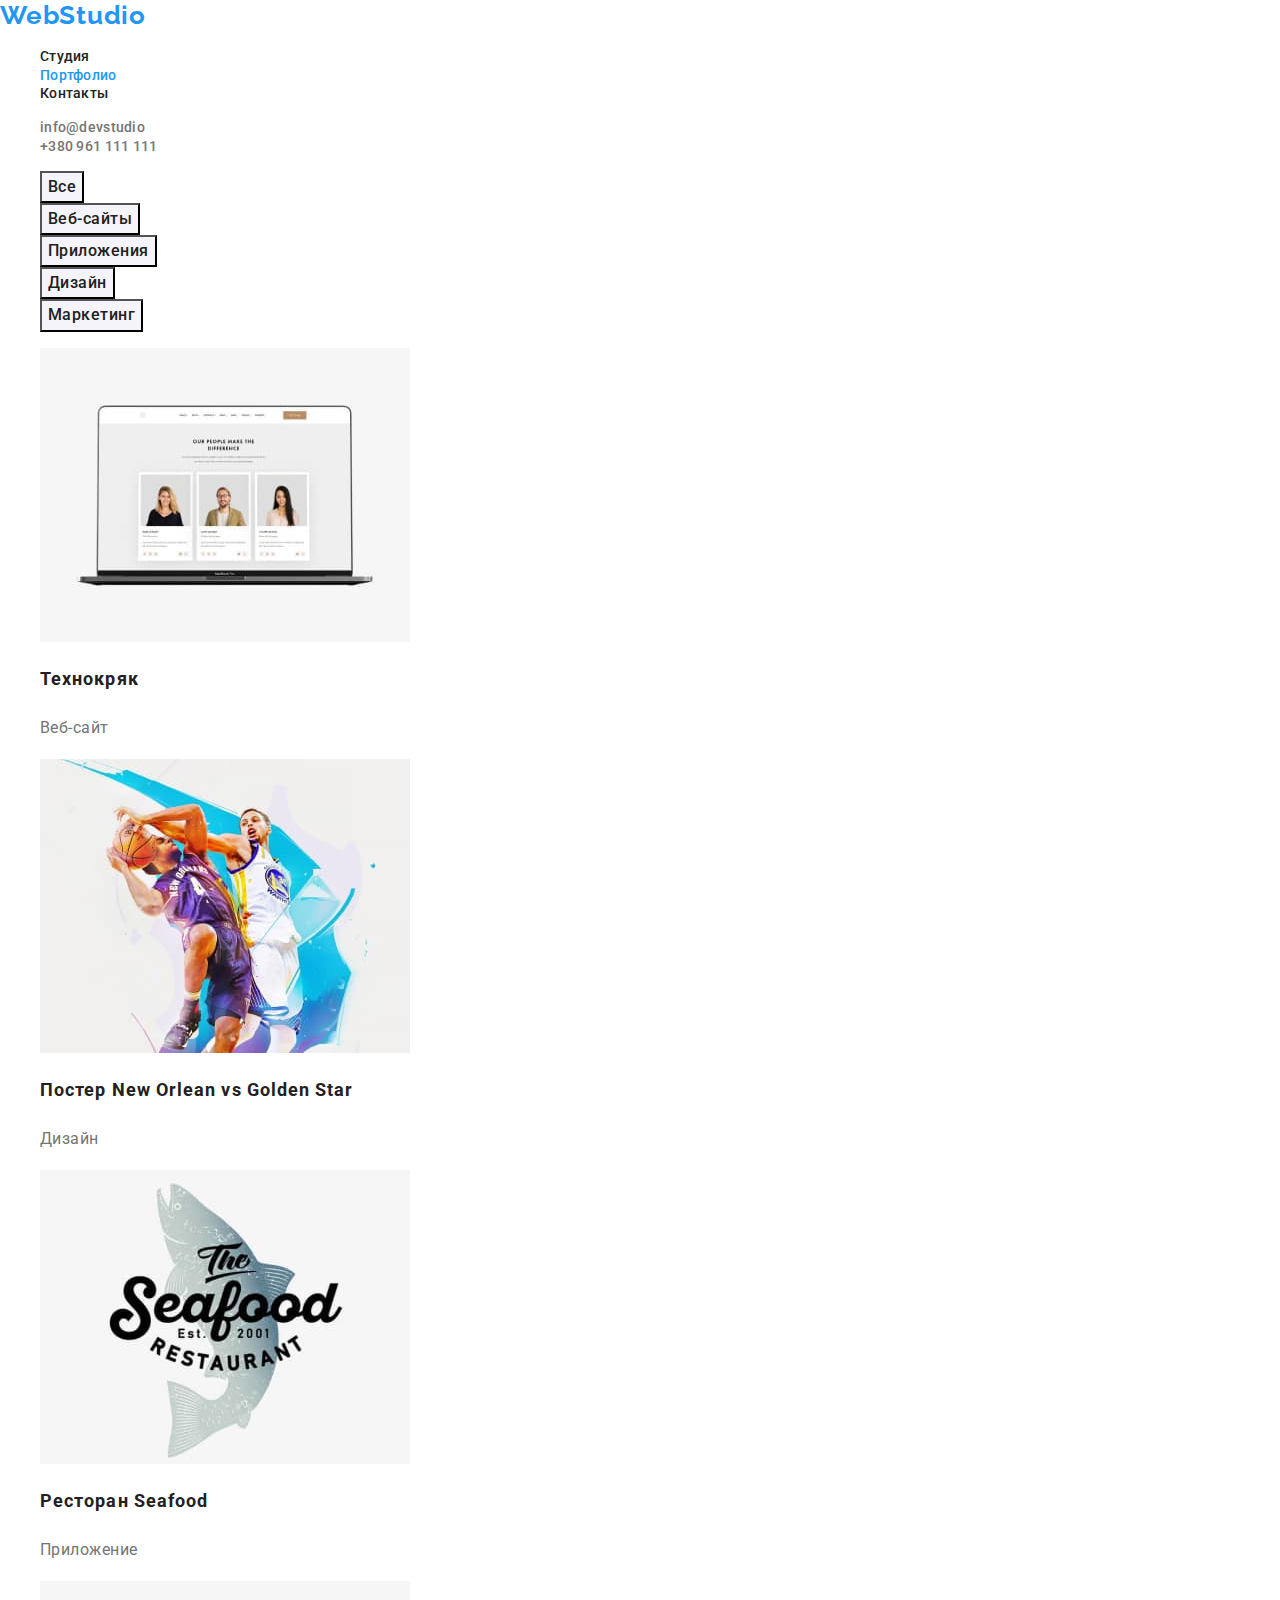
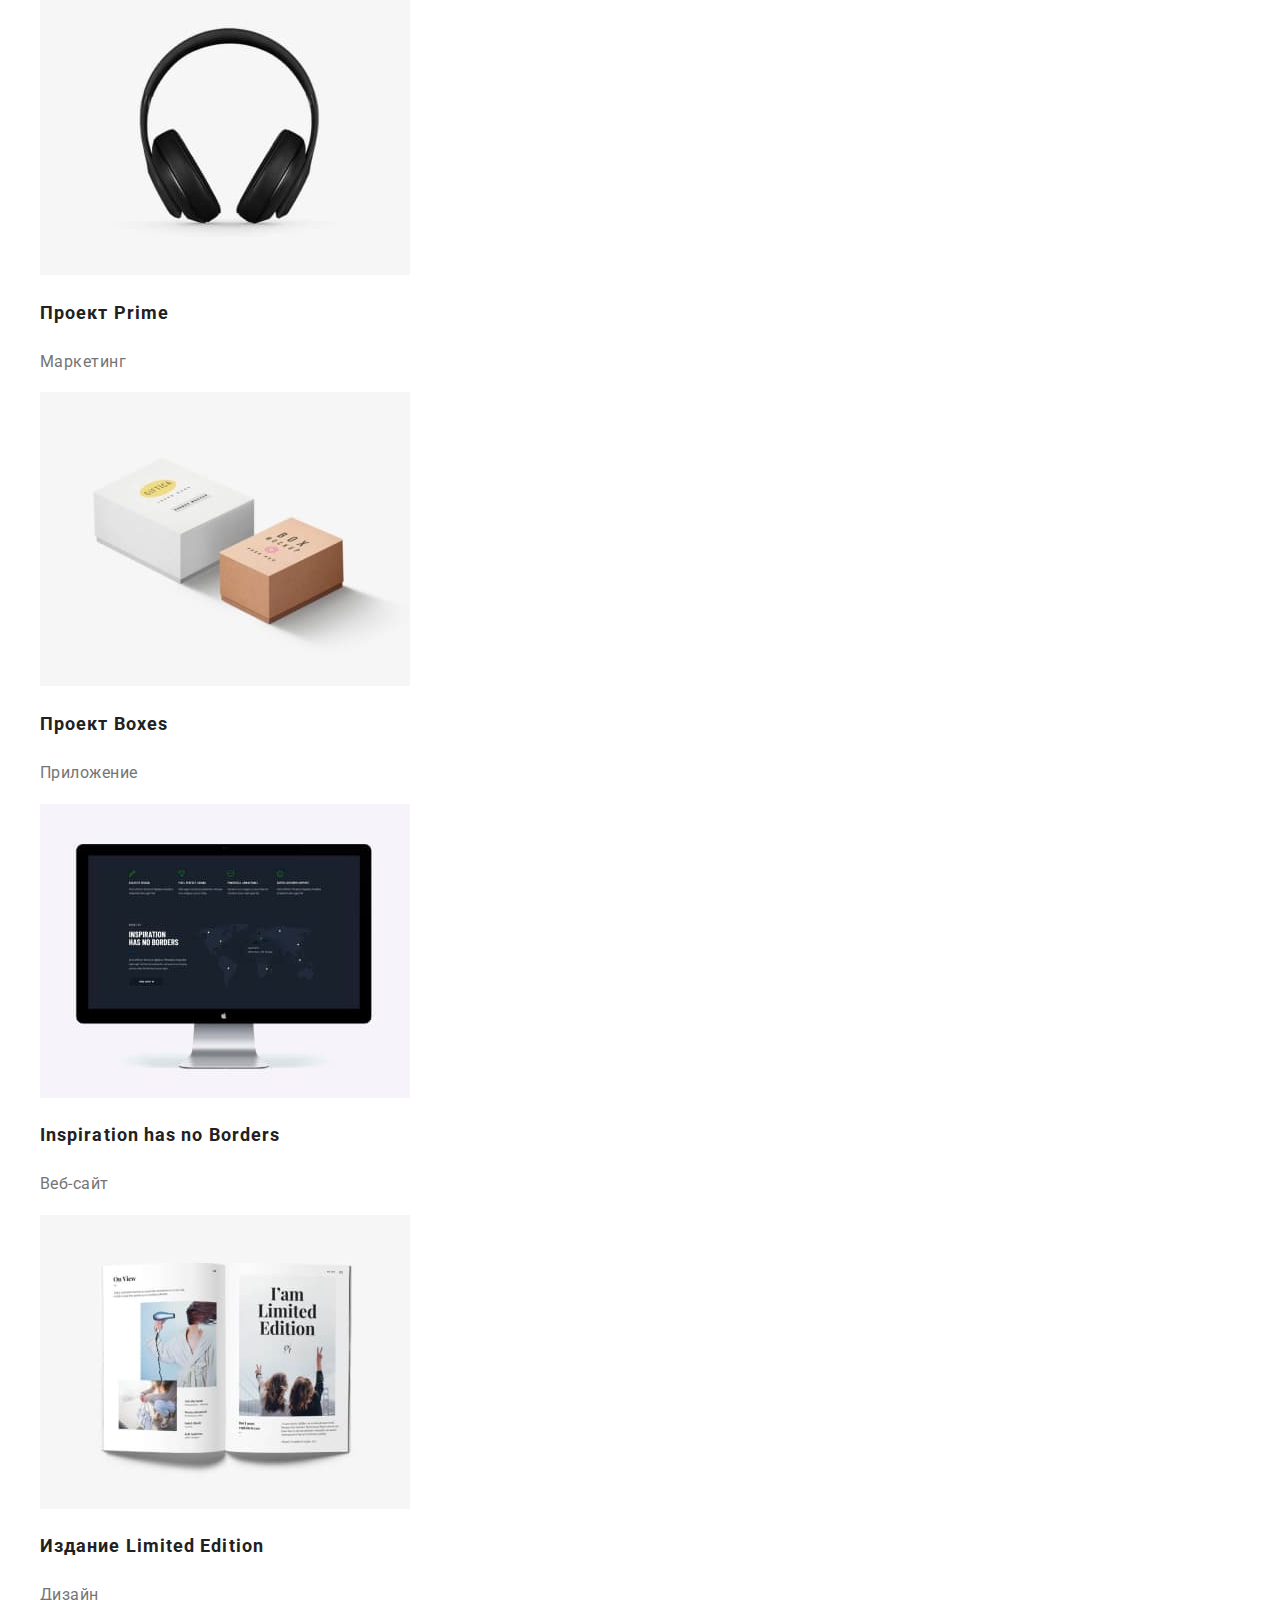
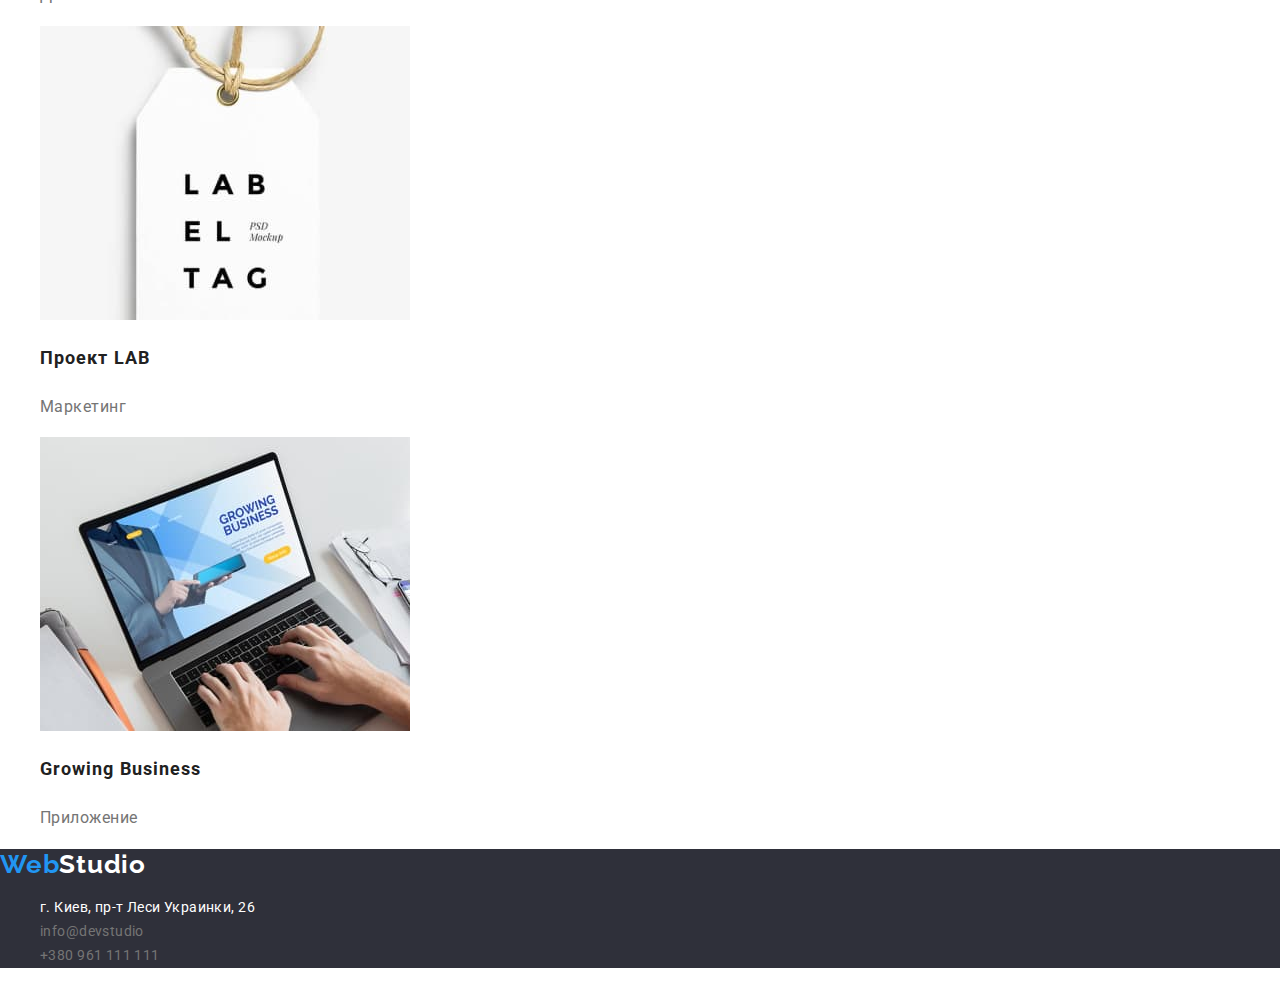
==== portfolio.html @ 89f629e6 "Скопировал файлы с ДЗ 2" ====
<!DOCTYPE html>
<html lang="en">
  <head>
    <meta charset="UTF-8" />
    <meta http-equiv="X-UA-Compatible" content="IE=edge" />
    <meta name="viewport" content="width=device-width, initial-scale=1.0" />
    <title>Портфолио</title>
    <link
      rel="stylesheet"
      href="https://cdnjs.cloudflare.com/ajax/libs/modern-normalize/1.1.0/modern-normalize.css"
      integrity="sha512-Y0MM+V6ymRKN2zStTqzQ227DWhhp4Mzdo6gnlRnuaNCbc+YN/ZH0sBCLTM4M0oSy9c9VKiCvd4Jk44aCLrNS5Q=="
      crossorigin="anonymous"
      referrerpolicy="no-referrer"
    />
    <link rel="preconnect" href="https://fonts.googleapis.com" />
    <link rel="preconnect" href="https://fonts.gstatic.com" crossorigin />
    <link
      href="https://fonts.googleapis.com/css2?family=Raleway:wght@700&family=Roboto:wght@400;500;700;900&display=swap"
      rel="stylesheet"
    />
    <link rel="stylesheet" href="./css/styles.css" />
  </head>
  <body>
    <!-- Шапка сайта -->
    <header class="header">
      <!-- Логотип сайта -->
      <a href="" class="logo"><span class="logo-accent">Web</span>Studio</a>
      <!-- Навигация, телефон, нотакты -->
      <!-- Основной блок навигации -->
      <nav>
        <ul class="list">
          <li><a href="./index.html" class="link">Студия</a></li>
          <li><a href="" class="link current">Портфолио</a></li>
          <li><a href="" class="link">Контакты</a></li>
        </ul>
      </nav>
      <!-- Телефон и e-mail -->
      <ul class="list">
        <li><a href="mailto:info@devstudio.com" class="link mail-tel-color">info@devstudio</a></li>
        <li><a href="tel:+380961111111" class="link mail-tel-color">+380 961 111 111</a></li>
      </ul>
    </header>

    <!-- Уникальный контент -->
    <main>
      <section class="exemples">
        <h1 class="visually-hidden">Примеры работ</h1>
        <ul class="list">
          <li><button type="button" class="exemples-button">Все</button></li>
          <li><button type="button" class="exemples-button">Веб-сайты</button></li>
          <li><button type="button" class="exemples-button">Приложения</button></li>
          <li><button type="button" class="exemples-button">Дизайн</button></li>
          <li><button type="button" class="exemples-button">Маркетинг</button></li>
        </ul>
        <ul class="galery list">
          <li>
            <img src="./images/tehnokriak.jpg" alt="laptop" width="370" />
            <h2 class="galery-title">Технокряк</h2>
            <p class="galery-text">Веб-сайт</p>
          </li>
          <li>
            <img
              src="./images/new-orlean-vs-golden-star.jpg"
              alt="Постер New Orlean vs Golden Star"
              width="370"
            />
            <h2 class="galery-title">Постер New Orlean vs Golden Star</h2>
            <p class="galery-text">Дизайн</p>
          </li>
          <li>
            <img src="./images/restorant-seafood.jpg" alt="Ресторан Seafood" width="370" />
            <h2 class="galery-title">Ресторан Seafood</h2>
            <p class="galery-text">Приложение</p>
          </li>
          <li>
            <img src="./images/prime.jpg" alt="Проект Prime" width="370" />
            <h2 class="galery-title">Проект Prime</h2>
            <p class="galery-text">Маркетинг</p>
          </li>
          <li>
            <img src="./images/boxes.jpg" alt="Проект Boxes" width="370" />
            <h2 class="galery-title">Проект Boxes</h2>
            <p class="galery-text">Приложение</p>
          </li>
          <li>
            <img
              src="./images/inspiration-has-no-borders.jpg"
              alt="Inspiration has no Borders"
              width="370"
            />
            <h2 class="galery-title">Inspiration has no Borders</h2>
            <p class="galery-text">Веб-сайт</p>
          </li>
          <li>
            <img src="./images/limited-edition.jpg" alt="Издание Limited Edition" width="370" />
            <h2 class="galery-title">Издание Limited Edition</h2>
            <p class="galery-text">Дизайн</p>
          </li>
          <li>
            <img src="./images/lab.jpg" alt="Проект LAB" width="370" />
            <h2 class="galery-title">Проект LAB</h2>
            <p class="galery-text">Маркетинг</p>
          </li>
          <li>
            <img src="./images/growing-business.jpg" alt="Growing Business" width="370" />
            <h2 class="galery-title">Growing Business</h2>
            <p class="galery-text">Приложение</p>
          </li>
        </ul>
      </section>
    </main>
    <!-- Футер -->
    <footer class="footer">
      <a href="" class="logo"
        ><span class="logo-accent">Web</span><span class="logo-accent-studio">Studio</span></a
      >
      <!-- Адрес -->
      <address>
        <ul class="list">
          <li>
            <a
              href="https://goo.gl/maps/mUnxRLxeDmvpBzua8"
              target="_blank"
              class="footer-link address"
              >г. Киев, пр-т Леси Украинки, 26</a
            >
          </li>
          <li><a href="mailto:info@devstudio.com" class="footer-link">info@devstudio</a></li>
          <li><a href="tel:+380961111111" class="footer-link">+380 961 111 111</a></li>
        </ul>
      </address>
    </footer>
  </body>
</html>
---- css/styles.css ----
/* 
font-family: 'Roboto', sans-serif; (Основной шрифт страницы)
font-style: normal; (Основной стиль шрифта страницы)
color: #757575; (Первый цвет шрифта)
color: #212121; (Второй цвет шрифта)
color: #2196F3; (Третий цвет шрифта)
background-color: #FFFFFF; (header)
background-color: #2F303A; (секция Заголовок страницы)
background-color: #E5E5E5; (секции Особенности компаниии, Чем мы занимаемся)
background-color: #F5F4FA; (секция Наша команда)
background: #2F303A; (Футер)
*/
/* Studio */
:root {
  --header-hero-color: #ffffff;
  --text-fifth-color: #ffffff;
  --footer-hero-bg-color: #2f303a;
  --text-first-color: #757575;
  --text-second-color: #212121;
  --text-third-color: #2196f3;
  --text-fourth-color: #f5f4fa;
}
body {
  font-family: 'Roboto', sans-serif;
  color: var(--text-first-color);
}
.header {
  background-color: var(--header-hero-color);
}
.logo {
  font-family: 'Raleway', sans-serif;
  font-weight: 700;
  font-size: 26px;
  line-height: 1.2;
  letter-spacing: 0.03em;
  text-decoration: none;
  color: var(--text-second-color);
}
.logo-accent {
  color: var(--text-third-color);
}
.link {
  text-decoration: none;
  font-weight: 500;
  font-size: 14px;
  line-height: 1.14;
  letter-spacing: 0.02em;
  color: var(--text-second-color);
}
.current {
  color: var(--text-third-color);
}
.link:hover,
.link:focus,
.footer-link:hover,
.footer-link:focus,
.logo:hover,
.logo:focus {
  color: var(--text-third-color);
}
.mail-tel-color {
  color: var(--text-first-color);
}
.hero {
  font-weight: 900;
  font-size: 44px;
  line-height: 1.36;
  text-align: center;
  letter-spacing: 0.06em;
  text-transform: uppercase;
  color: var(--header-hero-color);
  background-color: var(--footer-hero-bg-color);
}
.hero-button {
  font-weight: 700;
  font-size: 16px;
  line-height: 1.87;
  display: flex;
  align-items: center;
  text-align: center;
  letter-spacing: 0.06em;
  cursor: pointer;
  color: var(--header-hero-color);
  background-color: var(--text-third-color);
}
.advantages-title {
  font-weight: 700;
  font-size: 14px;
  line-height: 1.14;
  letter-spacing: 0.03em;
  text-transform: uppercase;
  color: var(--text-second-color);
}
.advantages-text,
.footer-link {
  font-size: 14px;
  line-height: 1.71;
  letter-spacing: 0.03em;
}
.section-title {
  font-weight: 700;
  font-size: 36px;
  line-height: 1.17;
  text-align: center;
  letter-spacing: 0.03em;
  color: var(--text-second-color);
}
.our-team {
  background-color: #f5f4fa;
}
.our-team-title,
.our-team-text,
.exemples-button {
  font-weight: 500;
  font-size: 16px;
  line-height: 1.19;
  text-align: center;
  letter-spacing: 0.03em;
  color: var(--text-second-color);
}
.our-team-text {
  font-weight: 400;
  color: var(--text-first-color);
}
.footer {
  background-color: var(--footer-hero-bg-color);
}
.footer-link {
  cursor: pointer;
  font-style: normal;
  text-decoration: none;
  color: var(--text-first-color);
}
.address {
  color: var(--text-fifth-color);
}
.logo-accent-studio {
  color: var(--text-fifth-color);
}
.visually-hidden {
  position: absolute;
  white-space: nowrap;
  width: 1px;
  height: 1px;
  overflow: hidden;
  border: 0;
  padding: 0;
  clip: rect(0 0 0 0);
  clip-path: inset(50%);
  margin: -1px;
}
.list {
  list-style: none;
}

/* Portfolio */

.exemples-button {
  font-family: inherit;
  font-style: normal;
  cursor: pointer;
  line-height: 1.63;
  background-color: var(--text-fourth-color);
}
.exemples-button:hover {
  color: var(--text-fourth-color);
  background-color: var(--text-third-color);
}
.galery-title {
  font-weight: 700;
  font-size: 18px;
  line-height: 2;
  letter-spacing: 0.06em;
  color: var(--text-second-color);
}
.galery-text {
  font-size: 16px;
  line-height: 1.87;
  letter-spacing: 0.03em;
  color: var(--text-first-color);
}
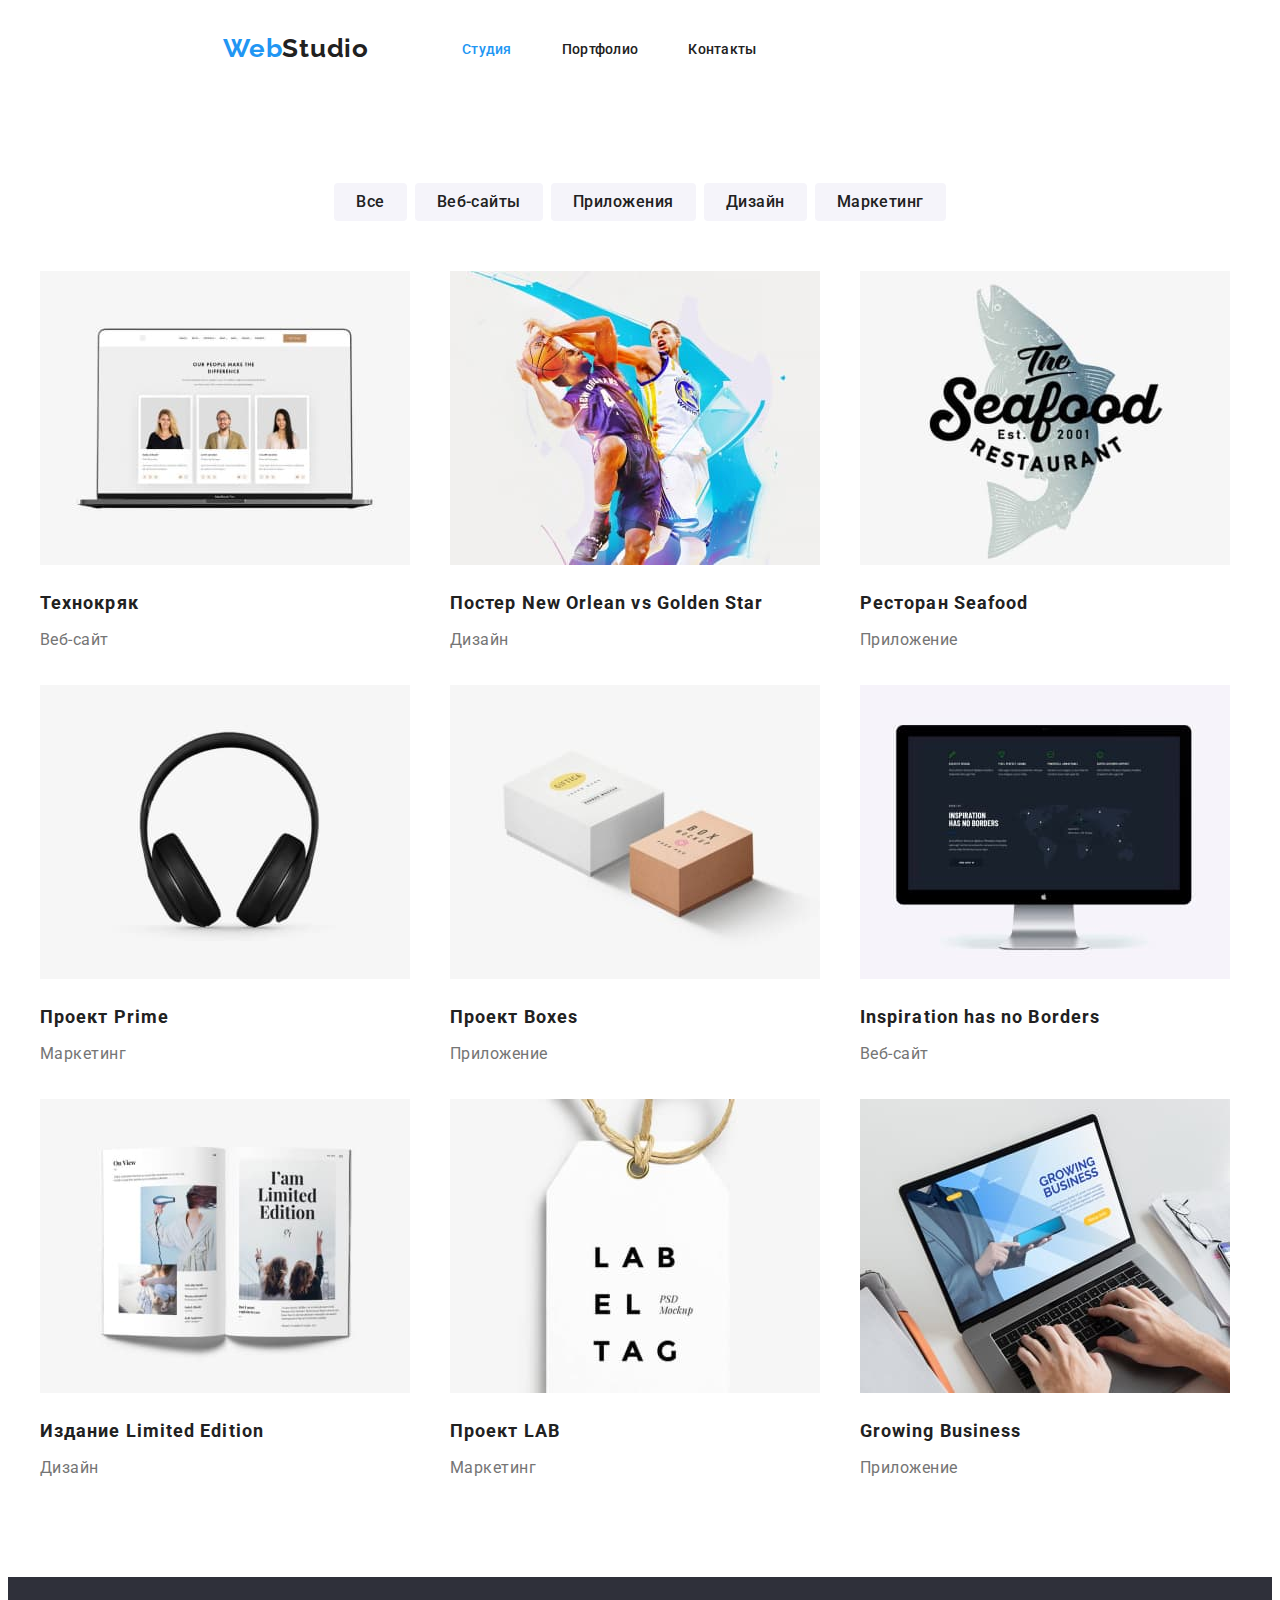
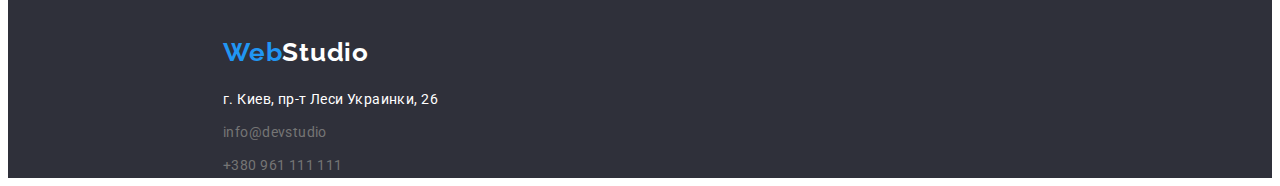
==== commit f8e10436: "Закончил" ====
--- a/portfolio.html
+++ b/portfolio.html
@@ -7,8 +7,8 @@
     <title>Портфолио</title>
     <link
       rel="stylesheet"
-      href="https://cdnjs.cloudflare.com/ajax/libs/modern-normalize/1.1.0/modern-normalize.css"
-      integrity="sha512-Y0MM+V6ymRKN2zStTqzQ227DWhhp4Mzdo6gnlRnuaNCbc+YN/ZH0sBCLTM4M0oSy9c9VKiCvd4Jk44aCLrNS5Q=="
+      href="https://cdnjs.cloudflare.com/ajax/libs/modern-normalize/1.1.0/modern-normalize.min.css"
+      integrity="sha512-wpPYUAdjBVSE4KJnH1VR1HeZfpl1ub8YT/NKx4PuQ5NmX2tKuGu6U/JRp5y+Y8XG2tV+wKQpNHVUX03MfMFn9Q=="
       crossorigin="anonymous"
       referrerpolicy="no-referrer"
     />
@@ -23,42 +23,48 @@
   <body>
     <!-- Шапка сайта -->
     <header class="header">
+      <div class="logo-nav-tel-mail-container">
       <!-- Логотип сайта -->
       <a href="" class="logo"><span class="logo-accent">Web</span>Studio</a>
       <!-- Навигация, телефон, нотакты -->
       <!-- Основной блок навигации -->
-      <nav>
-        <ul class="list">
-          <li><a href="./index.html" class="link">Студия</a></li>
-          <li><a href="" class="link current">Портфолио</a></li>
-          <li><a href="" class="link">Контакты</a></li>
+        <ul class="list nav-container">
+          <li class="nav-item"><a href="" class="link current">Студия</a></li>
+          <li class="nav-item"><a href="./portfolio.html" class="link">Портфолио</a></li>
+          <li class="nav-item"><a href="" class="link">Контакты</a></li>
         </ul>
-      </nav>
-      <!-- Телефон и e-mail -->
-      <ul class="list">
-        <li><a href="mailto:info@devstudio.com" class="link mail-tel-color">info@devstudio</a></li>
-        <li><a href="tel:+380961111111" class="link mail-tel-color">+380 961 111 111</a></li>
-      </ul>
+        <!-- Телефон и e-mail -->
+        <ul class="list tel-mail-container">
+          <li>
+            <a href="mailto:info@devstudio.com" class="link mail-tel-color">info@devstudio.com</a>
+          </li>
+          <li><a href="tel:+380961111111" class="link mail-tel-color">+380 961 111 111</a></li>
+        </ul>
+      </div>
+      </div>
     </header>
 
     <!-- Уникальный контент -->
     <main>
       <section class="exemples">
         <h1 class="visually-hidden">Примеры работ</h1>
-        <ul class="list">
-          <li><button type="button" class="exemples-button">Все</button></li>
-          <li><button type="button" class="exemples-button">Веб-сайты</button></li>
-          <li><button type="button" class="exemples-button">Приложения</button></li>
-          <li><button type="button" class="exemples-button">Дизайн</button></li>
-          <li><button type="button" class="exemples-button">Маркетинг</button></li>
+        <ul class="exemples-set list">
+          <li class="exemples-item"><button type="button" class="exemples-button">Все</button></li>
+          <li class="exemples-item"><button type="button" class="exemples-button">Веб-сайты</button></li>
+          <li class="exemples-item"><button type="button" class="exemples-button">Приложения</button></li>
+          <li class="exemples-item"><button type="button" class="exemples-button">Дизайн</button></li>
+          <li class="exemples-item"><button type="button" class="exemples-button">Маркетинг</button></li>
         </ul>
-        <ul class="galery list">
-          <li>
+        <div class="container">
+        <ul class="galery-set list">
+
+          <li class="galery-item">
             <img src="./images/tehnokriak.jpg" alt="laptop" width="370" />
             <h2 class="galery-title">Технокряк</h2>
             <p class="galery-text">Веб-сайт</p>
           </li>
-          <li>
+
+          <li class="galery-item">
             <img
               src="./images/new-orlean-vs-golden-star.jpg"
               alt="Постер New Orlean vs Golden Star"
@@ -67,22 +73,26 @@
             <h2 class="galery-title">Постер New Orlean vs Golden Star</h2>
             <p class="galery-text">Дизайн</p>
           </li>
-          <li>
+
+          <li class="galery-item">
             <img src="./images/restorant-seafood.jpg" alt="Ресторан Seafood" width="370" />
             <h2 class="galery-title">Ресторан Seafood</h2>
             <p class="galery-text">Приложение</p>
           </li>
-          <li>
+
+          <li class="galery-item">
             <img src="./images/prime.jpg" alt="Проект Prime" width="370" />
             <h2 class="galery-title">Проект Prime</h2>
             <p class="galery-text">Маркетинг</p>
           </li>
-          <li>
+
+          <li class="galery-item">
             <img src="./images/boxes.jpg" alt="Проект Boxes" width="370" />
             <h2 class="galery-title">Проект Boxes</h2>
             <p class="galery-text">Приложение</p>
           </li>
-          <li>
+
+          <li class="galery-item">
             <img
               src="./images/inspiration-has-no-borders.jpg"
               alt="Inspiration has no Borders"
@@ -91,26 +101,31 @@
             <h2 class="galery-title">Inspiration has no Borders</h2>
             <p class="galery-text">Веб-сайт</p>
           </li>
-          <li>
+
+          <li class="galery-item">
             <img src="./images/limited-edition.jpg" alt="Издание Limited Edition" width="370" />
             <h2 class="galery-title">Издание Limited Edition</h2>
             <p class="galery-text">Дизайн</p>
           </li>
-          <li>
+
+          <li class="galery-item">
             <img src="./images/lab.jpg" alt="Проект LAB" width="370" />
             <h2 class="galery-title">Проект LAB</h2>
             <p class="galery-text">Маркетинг</p>
           </li>
-          <li>
+
+          <li class="galery-item">
             <img src="./images/growing-business.jpg" alt="Growing Business" width="370" />
             <h2 class="galery-title">Growing Business</h2>
             <p class="galery-text">Приложение</p>
           </li>
+
         </ul>
+        </div>
       </section>
     </main>
     <!-- Футер -->
-    <footer class="footer">
+     <footer class="footer">
       <a href="" class="logo"
         ><span class="logo-accent">Web</span><span class="logo-accent-studio">Studio</span></a
       >
--- a/css/styles.css
+++ b/css/styles.css
@@ -23,8 +23,46 @@
 body {
   font-family: 'Roboto', sans-serif;
   color: var(--text-first-color);
+
+  /* Reset */
+}
+h1,
+h2,
+h3,
+p,
+ul,
+li {
+  margin: 0;
+  padding: 0;
+}
+img {
+  display: block;
+  /* min-width: 100%; */
+}
+
+/* Header */
+
+.logo-nav-tel-mail-container {
+  display: flex;
+  width: 1600px;
+  margin-right: auto;
+  margin-left: auto;
+  padding: 25px 215px;
+  align-items: center;
+}
+.nav-container {
+  display: flex;
+}
+.tel-mail-container {
+  display: flex;
+  margin-left: auto;
+}
+.nav-container > .nav-item:not(:first-child) {
+  margin-left: 50px;
 }
 .header {
+  /* margin-left: auto;
+  margin-right: auto; */
   background-color: var(--header-hero-color);
 }
 .logo {
@@ -35,6 +73,9 @@
   letter-spacing: 0.03em;
   text-decoration: none;
   color: var(--text-second-color);
+}
+.header .logo {
+  margin-right: 93px;
 }
 .logo-accent {
   color: var(--text-third-color);
@@ -46,6 +87,9 @@
   line-height: 1.14;
   letter-spacing: 0.02em;
   color: var(--text-second-color);
+}
+.tel-mail-container > li:last-child {
+  margin-left: 50px;
 }
 .current {
   color: var(--text-third-color);
@@ -61,7 +105,24 @@
 .mail-tel-color {
   color: var(--text-first-color);
 }
+
+/* Main */
+
+/* Hero */
 .hero {
+  /* width: 1600px; */ /* Нужно ли здесь давать ширину или в контейнере? */
+  padding: 200px 0;
+  background-color: var(--footer-hero-bg-color);
+}
+.hero-container {
+  width: 1600px;
+  margin-left: auto;
+  margin-right: auto;
+}
+.hero-title {
+  margin-bottom: 30px;
+  margin-left: auto;
+  margin-right: auto;
   font-weight: 900;
   font-size: 44px;
   line-height: 1.36;
@@ -69,19 +130,54 @@
   letter-spacing: 0.06em;
   text-transform: uppercase;
   color: var(--header-hero-color);
-  background-color: var(--footer-hero-bg-color);
 }
 .hero-button {
+  display: block;
+  margin-left: auto;
+  margin-right: auto;
+  padding: 0;
+  border: 0;
+  width: 200px;
+  height: 50px;
   font-weight: 700;
   font-size: 16px;
   line-height: 1.87;
-  display: flex;
-  align-items: center;
   text-align: center;
   letter-spacing: 0.06em;
   cursor: pointer;
   color: var(--header-hero-color);
   background-color: var(--text-third-color);
+  box-shadow: 0px 4px 4px rgba(0, 0, 0, 0.15);
+  border-radius: 4px;
+}
+/* Особенности компаниии */
+.advantages,
+.our-work,
+.exemples {
+  padding-top: 94px;
+}
+.container {
+  width: 1200px;
+  padding-left: 15px;
+  padding-right: 15px;
+  padding-top: 50px;
+  margin-left: auto;
+  margin-right: auto;
+  /* margin-top: 50px; */
+}
+.advantages-set,
+.our-team-set {
+  display: flex;
+  margin: 0;
+  margin-right: -30px;
+  /* flex-wrap: wrap; */
+  /* width: 1200px; */
+}
+.advantages-item,
+.our-team-item {
+  flex-basis: calc(100% / 4 - 30px);
+  /* outline: solid 1px coral; */
+  margin-right: 30px;
 }
 .advantages-title {
   font-weight: 700;
@@ -97,6 +193,27 @@
   line-height: 1.71;
   letter-spacing: 0.03em;
 }
+.advantages-text {
+  margin-top: 10px;
+}
+/* Чем мы занимаемся */
+.our-work,
+.exemples {
+  padding-bottom: 94px;
+}
+/* .our-work > .container,
+.our-team > .container {
+  margin-top: 50px;
+} */
+.our-work-set {
+  display: flex;
+  margin: 0;
+  margin-right: -30px;
+}
+.our-work-item {
+  flex-basis: calc(100% / 3 - 30px);
+  margin-right: 30px;
+}
 .section-title {
   font-weight: 700;
   font-size: 36px;
@@ -105,8 +222,22 @@
   letter-spacing: 0.03em;
   color: var(--text-second-color);
 }
+/* Наша команда */
 .our-team {
+  padding-top: 94px;
+  padding-bottom: 94px;
   background-color: #f5f4fa;
+}
+.our-team-item {
+  flex-basis: calc(100% / 4 - 30px);
+  /* outline: solid 1px coral; */
+  margin-right: 30px;
+}
+.our-team-title {
+  margin-top: 30px;
+}
+.our-team-text {
+  margin-top: 10px;
 }
 .our-team-title,
 .our-team-text,
@@ -122,16 +253,24 @@
   font-weight: 400;
   color: var(--text-first-color);
 }
+
+/* Footer */
+
 .footer {
+  padding-top: 60px;
+  padding-left: 215px;
   background-color: var(--footer-hero-bg-color);
 }
 .footer-link {
+  display: block;
+  margin-top: 9px;
   cursor: pointer;
   font-style: normal;
   text-decoration: none;
   color: var(--text-first-color);
 }
 .address {
+  margin-top: 20px;
   color: var(--text-fifth-color);
 }
 .logo-accent-studio {
@@ -155,7 +294,18 @@
 
 /* Portfolio */
 
+.exemples-set {
+  display: flex;
+  justify-content: center;
+}
+.exemples-item:not(:last-child) {
+  margin-right: 8px;
+  padding: 0;
+}
 .exemples-button {
+  padding: 6px 22px;
+  border: 0;
+  border-radius: 4px;
   font-family: inherit;
   font-style: normal;
   cursor: pointer;
@@ -166,7 +316,20 @@
   color: var(--text-fourth-color);
   background-color: var(--text-third-color);
 }
+/* Galery */
+.galery-set {
+  display: flex;
+  flex-wrap: wrap;
+  margin-right: -30px;
+  margin-top: -30px;
+}
+.galery-item {
+  flex-basis: calc(100% / 3 - 30px);
+  margin-right: 30px;
+  margin-top: 30px;
+}
 .galery-title {
+  margin-top: 20px;
   font-weight: 700;
   font-size: 18px;
   line-height: 2;
@@ -174,6 +337,7 @@
   color: var(--text-second-color);
 }
 .galery-text {
+  margin-top: 4px;
   font-size: 16px;
   line-height: 1.87;
   letter-spacing: 0.03em;
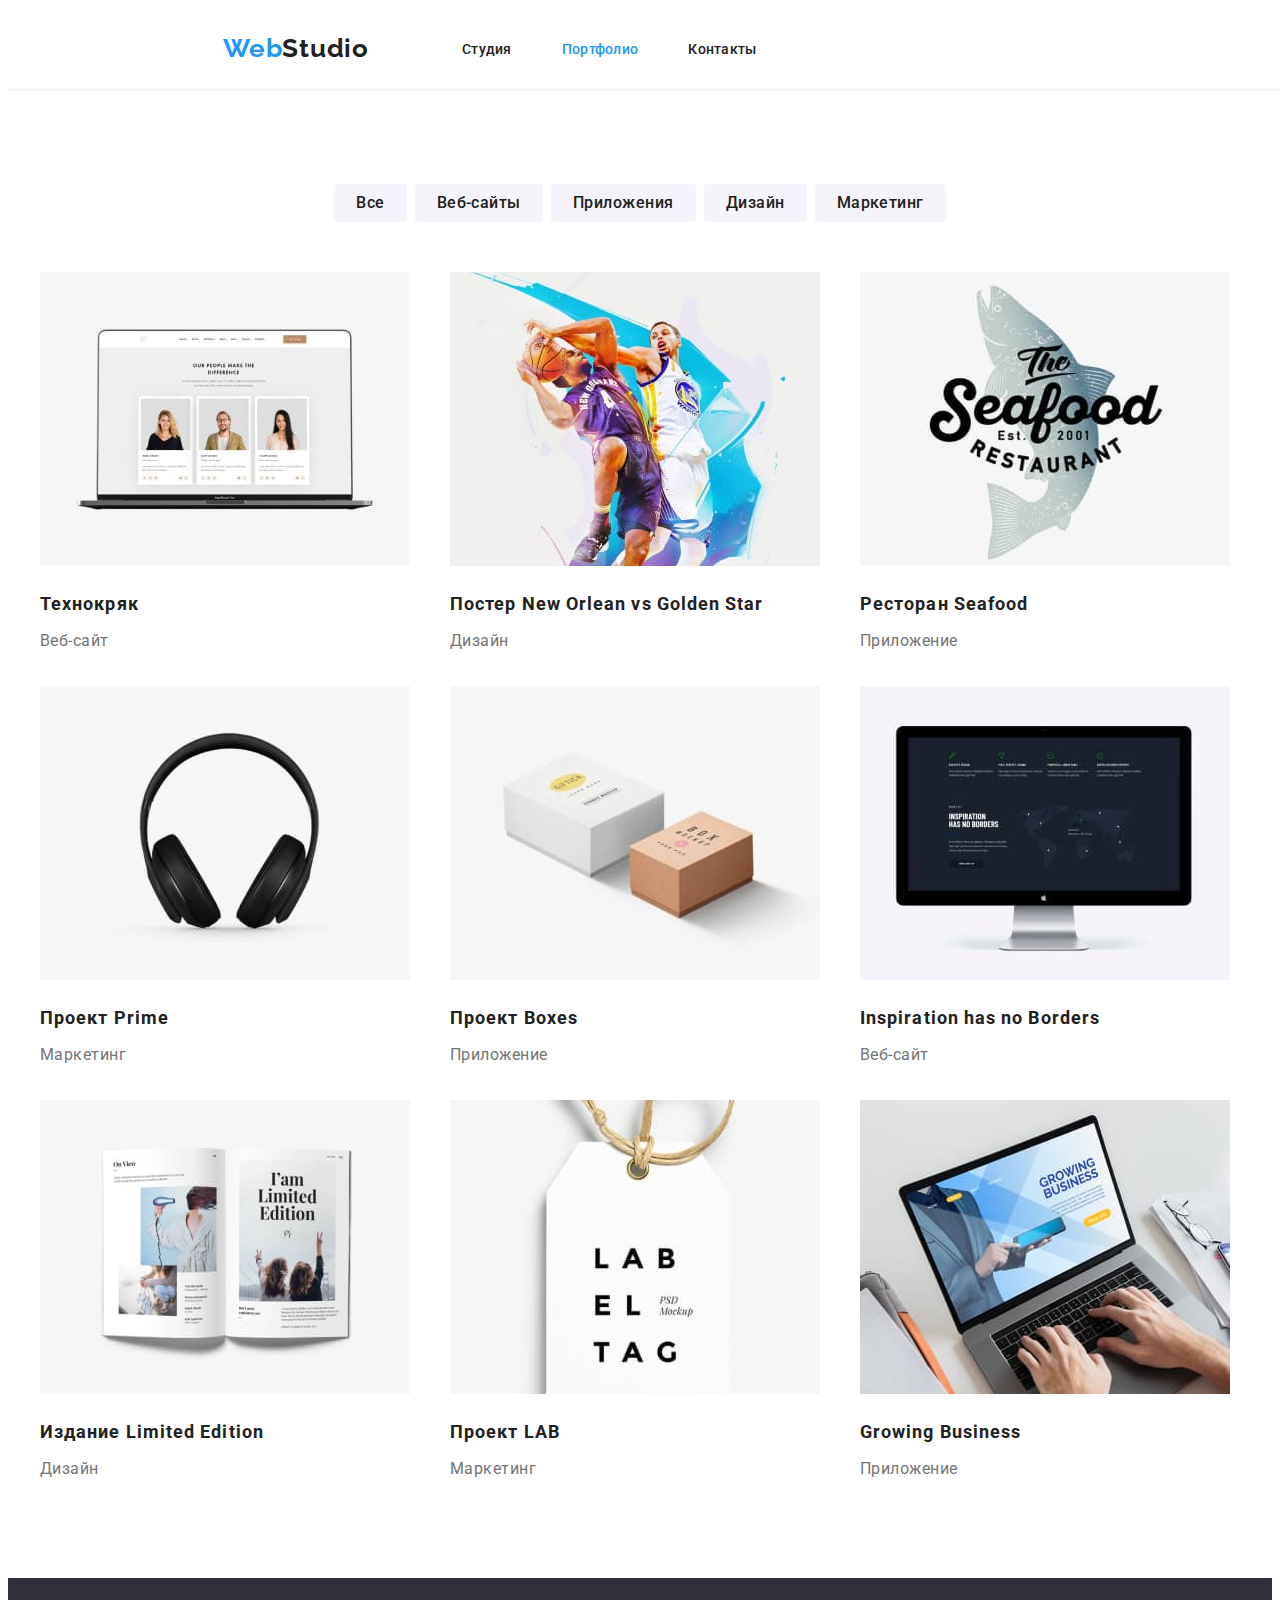
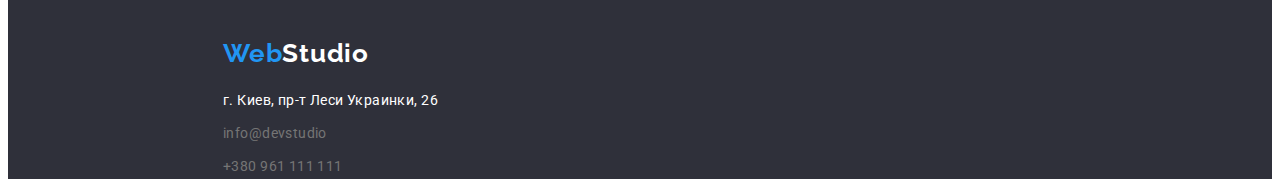
==== commit 9328a2ab: "Update portfolio.html" ====
--- a/portfolio.html
+++ b/portfolio.html
@@ -29,8 +29,8 @@
       <!-- Навигация, телефон, нотакты -->
       <!-- Основной блок навигации -->
         <ul class="list nav-container">
-          <li class="nav-item"><a href="" class="link current">Студия</a></li>
-          <li class="nav-item"><a href="./portfolio.html" class="link">Портфолио</a></li>
+          <li class="nav-item"><a href="" class="link">Студия</a></li>
+          <li class="nav-item"><a href="./portfolio.html" class="current link">Портфолио</a></li>
           <li class="nav-item"><a href="" class="link">Контакты</a></li>
         </ul>
         <!-- Телефон и e-mail -->
--- a/css/styles.css
+++ b/css/styles.css
@@ -45,6 +45,7 @@
 .logo-nav-tel-mail-container {
   display: flex;
   width: 1600px;
+  border-bottom: 1px solid #ececec;
   margin-right: auto;
   margin-left: auto;
   padding: 25px 215px;
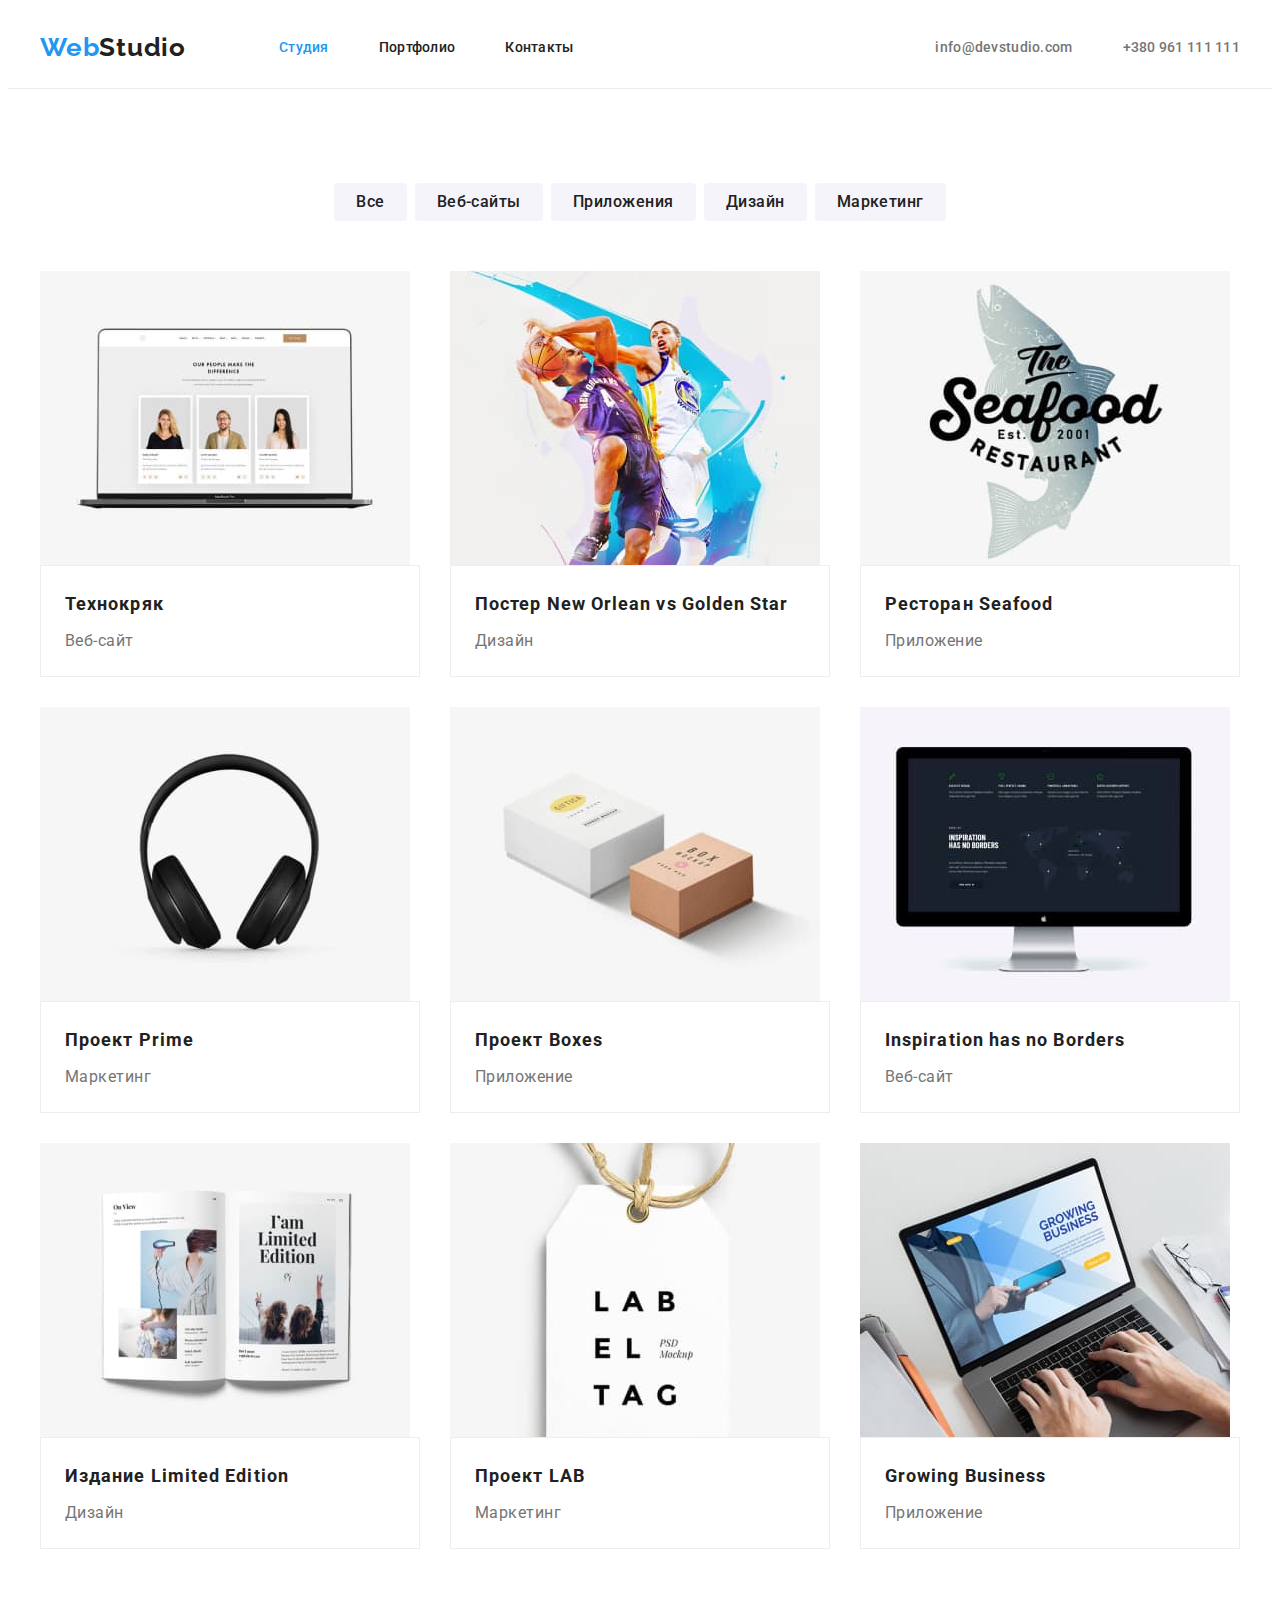
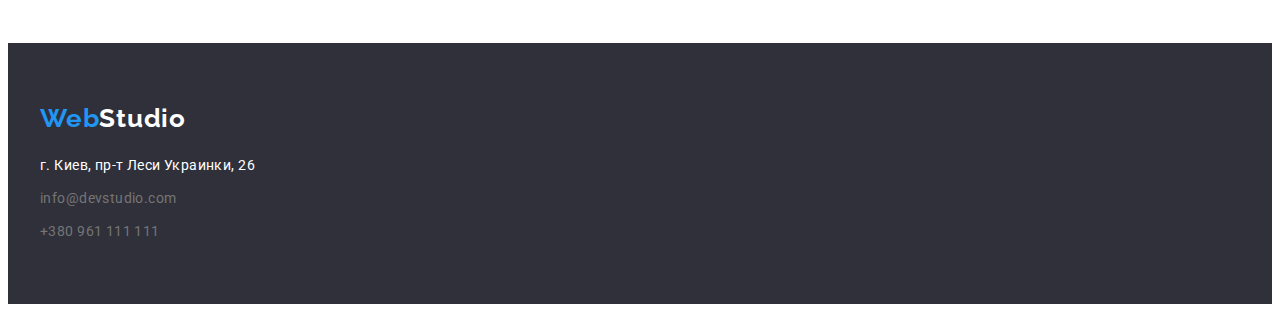
==== commit dad526b9: "Исправил замечания" ====
--- a/portfolio.html
+++ b/portfolio.html
@@ -23,22 +23,24 @@
   <body>
     <!-- Шапка сайта -->
     <header class="header">
-      <div class="logo-nav-tel-mail-container">
+      <div class="container header-container">
       <!-- Логотип сайта -->
       <a href="" class="logo"><span class="logo-accent">Web</span>Studio</a>
       <!-- Навигация, телефон, нотакты -->
       <!-- Основной блок навигации -->
-        <ul class="list nav-container">
-          <li class="nav-item"><a href="" class="link">Студия</a></li>
-          <li class="nav-item"><a href="./portfolio.html" class="current link">Портфолио</a></li>
+      <nav>
+        <ul class=" nav-container">
+          <li class="nav-item"><a href="" class="link current">Студия</a></li>
+          <li class="nav-item"><a href="./portfolio.html" class="link">Портфолио</a></li>
           <li class="nav-item"><a href="" class="link">Контакты</a></li>
         </ul>
+      </nav>
         <!-- Телефон и e-mail -->
-        <ul class="list tel-mail-container">
+        <ul class=" header-contacts">
           <li>
-            <a href="mailto:info@devstudio.com" class="link mail-tel-color">info@devstudio.com</a>
+            <a href="mailto:info@devstudio.com" class="link contacts-link">info@devstudio.com</a>
           </li>
-          <li><a href="tel:+380961111111" class="link mail-tel-color">+380 961 111 111</a></li>
+          <li><a href="tel:+380961111111" class="link contacts-link">+380 961 111 111</a></li>
         </ul>
       </div>
       </div>
@@ -46,104 +48,133 @@
 
     <!-- Уникальный контент -->
     <main>
-      <section class="exemples">
-        <h1 class="visually-hidden">Примеры работ</h1>
-        <ul class="exemples-set list">
-          <li class="exemples-item"><button type="button" class="exemples-button">Все</button></li>
-          <li class="exemples-item"><button type="button" class="exemples-button">Веб-сайты</button></li>
-          <li class="exemples-item"><button type="button" class="exemples-button">Приложения</button></li>
-          <li class="exemples-item"><button type="button" class="exemples-button">Дизайн</button></li>
-          <li class="exemples-item"><button type="button" class="exemples-button">Маркетинг</button></li>
-        </ul>
+      <section class="section">
         <div class="container">
-        <ul class="galery-set list">
+          <h1 class="visually-hidden">Примеры работ</h1>
+          <ul class="exemples-set list">
+            <li class="exemples-item"><button type="button" class="exemples-button">Все</button></li>
+            <li class="exemples-item"><button type="button" class="exemples-button">Веб-сайты</button></li>
+            <li class="exemples-item"><button type="button" class="exemples-button">Приложения</button></li>
+            <li class="exemples-item"><button type="button" class="exemples-button">Дизайн</button></li>
+            <li class="exemples-item"><button type="button" class="exemples-button">Маркетинг</button></li>
+          </ul>
+          <ul class="galery-set list">
 
-          <li class="galery-item">
-            <img src="./images/tehnokriak.jpg" alt="laptop" width="370" />
-            <h2 class="galery-title">Технокряк</h2>
-            <p class="galery-text">Веб-сайт</p>
-          </li>
+            <li class="galery-item">
+              <img src="./images/tehnokriak.jpg" alt="laptop" width="370" />
+              <div class="item-name">
+              <h2 class="galery-title">Технокряк</h2>
+              <p class="galery-text">Веб-сайт</p>
+              </div>
+              
+            </li>
 
-          <li class="galery-item">
-            <img
+            <li class="galery-item">
+             <img
               src="./images/new-orlean-vs-golden-star.jpg"
               alt="Постер New Orlean vs Golden Star"
               width="370"
-            />
-            <h2 class="galery-title">Постер New Orlean vs Golden Star</h2>
-            <p class="galery-text">Дизайн</p>
-          </li>
+              />
+              <div class="item-name">
+              <h2 class="galery-title">Постер New Orlean vs Golden Star</h2>
+              <p class="galery-text">Дизайн</p>
+              </div>
+            </li>
 
-          <li class="galery-item">
-            <img src="./images/restorant-seafood.jpg" alt="Ресторан Seafood" width="370" />
-            <h2 class="galery-title">Ресторан Seafood</h2>
-            <p class="galery-text">Приложение</p>
-          </li>
+            <li class="galery-item">
+              <img src="./images/restorant-seafood.jpg" alt="Ресторан Seafood" width="370" />
+              <div class="item-name">
+              <h2 class="galery-title">Ресторан Seafood</h2>
+              <p class="galery-text">Приложение</p>
+              </div>
+            </li>
 
-          <li class="galery-item">
-            <img src="./images/prime.jpg" alt="Проект Prime" width="370" />
-            <h2 class="galery-title">Проект Prime</h2>
-            <p class="galery-text">Маркетинг</p>
-          </li>
+            <li class="galery-item">
+              <img src="./images/prime.jpg" alt="Проект Prime" width="370" />
+              <div class="item-name">
+              <h2 class="galery-title">Проект Prime</h2>
+              <p class="galery-text">Маркетинг</p>
+              </div>
+            </li>
 
-          <li class="galery-item">
-            <img src="./images/boxes.jpg" alt="Проект Boxes" width="370" />
-            <h2 class="galery-title">Проект Boxes</h2>
-            <p class="galery-text">Приложение</p>
-          </li>
+            <li class="galery-item">
+              <img src="./images/boxes.jpg" alt="Проект Boxes" width="370" />
+              <div class="item-name">
+              <h2 class="galery-title">Проект Boxes</h2>
+              <p class="galery-text">Приложение</p>
+              </div>
+            </li>
 
-          <li class="galery-item">
-            <img
+            <li class="galery-item">
+              <img
               src="./images/inspiration-has-no-borders.jpg"
               alt="Inspiration has no Borders"
               width="370"
-            />
-            <h2 class="galery-title">Inspiration has no Borders</h2>
-            <p class="galery-text">Веб-сайт</p>
-          </li>
+              />
+              <div class="item-name">
+              <h2 class="galery-title">Inspiration has no Borders</h2>
+              <p class="galery-text">Веб-сайт</p>
+              </div>
+            </li>
 
-          <li class="galery-item">
-            <img src="./images/limited-edition.jpg" alt="Издание Limited Edition" width="370" />
-            <h2 class="galery-title">Издание Limited Edition</h2>
-            <p class="galery-text">Дизайн</p>
-          </li>
+            <li class="galery-item">
+              <img src="./images/limited-edition.jpg" alt="Издание Limited Edition" width="370" />
+              <div class="item-name">
+              <h2 class="galery-title">Издание Limited Edition</h2>
+              <p class="galery-text">Дизайн</p>
+              </div>
+            </li>
 
-          <li class="galery-item">
-            <img src="./images/lab.jpg" alt="Проект LAB" width="370" />
-            <h2 class="galery-title">Проект LAB</h2>
-            <p class="galery-text">Маркетинг</p>
-          </li>
+            <li class="galery-item">
+              <img src="./images/lab.jpg" alt="Проект LAB" width="370" />
+              <div class="item-name">
+              <h2 class="galery-title">Проект LAB</h2>
+              <p class="galery-text">Маркетинг</p>
+              </div>
+            </li>
 
-          <li class="galery-item">
-            <img src="./images/growing-business.jpg" alt="Growing Business" width="370" />
-            <h2 class="galery-title">Growing Business</h2>
-            <p class="galery-text">Приложение</p>
-          </li>
+            <li class="galery-item">
+              <img src="./images/growing-business.jpg" alt="Growing Business" width="370" />
+              <div class="item-name">
+              <h2 class="galery-title">Growing Business</h2>
+              <p class="galery-text">Приложение</p>
+              </div>
+            </li>
 
-        </ul>
+          </ul>
         </div>
       </section>
     </main>
     <!-- Футер -->
      <footer class="footer">
-      <a href="" class="logo"
+     <div class="container"> 
+       <a href="" class="logo"
         ><span class="logo-accent">Web</span><span class="logo-accent-studio">Studio</span></a
       >
       <!-- Адрес -->
-      <address>
-        <ul class="list">
-          <li>
+      <address class="address">
+        <ul>
+
+          <li class="address-item">
             <a
               href="https://goo.gl/maps/mUnxRLxeDmvpBzua8"
               target="_blank"
-              class="footer-link address"
+              class="footer-link address-link"
               >г. Киев, пр-т Леси Украинки, 26</a
             >
           </li>
-          <li><a href="mailto:info@devstudio.com" class="footer-link">info@devstudio</a></li>
-          <li><a href="tel:+380961111111" class="footer-link">+380 961 111 111</a></li>
+
+          <li class="address-item">
+            <a href="mailto:info@devstudio.com" class="footer-link">info@devstudio.com</a>
+          </li>
+
+          <li class="address-item">
+            <a href="tel:+380961111111" class="footer-link">+380 961 111 111</a>
+          </li>
+
         </ul>
       </address>
+      </div>
     </footer>
   </body>
 </html>
--- a/css/styles.css
+++ b/css/styles.css
@@ -37,245 +37,13 @@
 }
 img {
   display: block;
-  /* min-width: 100%; */
-}
-
-/* Header */
-
-.logo-nav-tel-mail-container {
-  display: flex;
-  width: 1600px;
-  border-bottom: 1px solid #ececec;
-  margin-right: auto;
-  margin-left: auto;
-  padding: 25px 215px;
-  align-items: center;
-}
-.nav-container {
-  display: flex;
-}
-.tel-mail-container {
-  display: flex;
-  margin-left: auto;
-}
-.nav-container > .nav-item:not(:first-child) {
-  margin-left: 50px;
-}
-.header {
-  /* margin-left: auto;
-  margin-right: auto; */
-  background-color: var(--header-hero-color);
-}
-.logo {
-  font-family: 'Raleway', sans-serif;
-  font-weight: 700;
-  font-size: 26px;
-  line-height: 1.2;
-  letter-spacing: 0.03em;
-  text-decoration: none;
-  color: var(--text-second-color);
-}
-.header .logo {
-  margin-right: 93px;
-}
-.logo-accent {
-  color: var(--text-third-color);
-}
-.link {
-  text-decoration: none;
-  font-weight: 500;
-  font-size: 14px;
-  line-height: 1.14;
-  letter-spacing: 0.02em;
-  color: var(--text-second-color);
-}
-.tel-mail-container > li:last-child {
-  margin-left: 50px;
-}
-.current {
-  color: var(--text-third-color);
-}
-.link:hover,
-.link:focus,
-.footer-link:hover,
-.footer-link:focus,
-.logo:hover,
-.logo:focus {
-  color: var(--text-third-color);
-}
-.mail-tel-color {
-  color: var(--text-first-color);
-}
-
-/* Main */
-
-/* Hero */
-.hero {
-  /* width: 1600px; */ /* Нужно ли здесь давать ширину или в контейнере? */
-  padding: 200px 0;
-  background-color: var(--footer-hero-bg-color);
-}
-.hero-container {
-  width: 1600px;
-  margin-left: auto;
-  margin-right: auto;
-}
-.hero-title {
-  margin-bottom: 30px;
-  margin-left: auto;
-  margin-right: auto;
-  font-weight: 900;
-  font-size: 44px;
-  line-height: 1.36;
-  text-align: center;
-  letter-spacing: 0.06em;
-  text-transform: uppercase;
-  color: var(--header-hero-color);
-}
-.hero-button {
-  display: block;
-  margin-left: auto;
-  margin-right: auto;
-  padding: 0;
-  border: 0;
-  width: 200px;
-  height: 50px;
-  font-weight: 700;
-  font-size: 16px;
-  line-height: 1.87;
-  text-align: center;
-  letter-spacing: 0.06em;
-  cursor: pointer;
-  color: var(--header-hero-color);
-  background-color: var(--text-third-color);
-  box-shadow: 0px 4px 4px rgba(0, 0, 0, 0.15);
-  border-radius: 4px;
-}
-/* Особенности компаниии */
-.advantages,
-.our-work,
-.exemples {
-  padding-top: 94px;
-}
-.container {
-  width: 1200px;
-  padding-left: 15px;
-  padding-right: 15px;
-  padding-top: 50px;
-  margin-left: auto;
-  margin-right: auto;
-  /* margin-top: 50px; */
-}
-.advantages-set,
-.our-team-set {
-  display: flex;
-  margin: 0;
-  margin-right: -30px;
-  /* flex-wrap: wrap; */
-  /* width: 1200px; */
-}
-.advantages-item,
-.our-team-item {
-  flex-basis: calc(100% / 4 - 30px);
-  /* outline: solid 1px coral; */
-  margin-right: 30px;
-}
-.advantages-title {
-  font-weight: 700;
-  font-size: 14px;
-  line-height: 1.14;
-  letter-spacing: 0.03em;
-  text-transform: uppercase;
-  color: var(--text-second-color);
-}
-.advantages-text,
-.footer-link {
-  font-size: 14px;
-  line-height: 1.71;
-  letter-spacing: 0.03em;
-}
-.advantages-text {
-  margin-top: 10px;
-}
-/* Чем мы занимаемся */
-.our-work,
-.exemples {
-  padding-bottom: 94px;
-}
-/* .our-work > .container,
-.our-team > .container {
-  margin-top: 50px;
-} */
-.our-work-set {
-  display: flex;
-  margin: 0;
-  margin-right: -30px;
-}
-.our-work-item {
-  flex-basis: calc(100% / 3 - 30px);
-  margin-right: 30px;
-}
-.section-title {
-  font-weight: 700;
-  font-size: 36px;
-  line-height: 1.17;
-  text-align: center;
-  letter-spacing: 0.03em;
-  color: var(--text-second-color);
-}
-/* Наша команда */
-.our-team {
-  padding-top: 94px;
-  padding-bottom: 94px;
-  background-color: #f5f4fa;
-}
-.our-team-item {
-  flex-basis: calc(100% / 4 - 30px);
-  /* outline: solid 1px coral; */
-  margin-right: 30px;
-}
-.our-team-title {
-  margin-top: 30px;
-}
-.our-team-text {
-  margin-top: 10px;
-}
-.our-team-title,
-.our-team-text,
-.exemples-button {
-  font-weight: 500;
-  font-size: 16px;
-  line-height: 1.19;
-  text-align: center;
-  letter-spacing: 0.03em;
-  color: var(--text-second-color);
-}
-.our-team-text {
-  font-weight: 400;
-  color: var(--text-first-color);
-}
-
-/* Footer */
-
-.footer {
-  padding-top: 60px;
-  padding-left: 215px;
-  background-color: var(--footer-hero-bg-color);
-}
-.footer-link {
-  display: block;
-  margin-top: 9px;
-  cursor: pointer;
-  font-style: normal;
-  text-decoration: none;
-  color: var(--text-first-color);
-}
-.address {
-  margin-top: 20px;
-  color: var(--text-fifth-color);
-}
-.logo-accent-studio {
-  color: var(--text-fifth-color);
+  max-width: 100%;
+  height: auto;
+}
+
+/* -------- */
+ul {
+  list-style: none;
 }
 .visually-hidden {
   position: absolute;
@@ -289,14 +57,249 @@
   clip-path: inset(50%);
   margin: -1px;
 }
-.list {
-  list-style: none;
+.container {
+  width: 1200px;
+  padding-left: 15px;
+  padding-right: 15px;
+  margin-left: auto;
+  margin-right: auto;
+}
+.section {
+  padding-top: 94px;
+  padding-bottom: 94px;
+}
+
+/* -------- */
+/* Header */
+
+.header-container {
+  display: flex;
+  align-items: center;
+}
+nav {
+  margin-left: 93px;
+}
+.nav-container {
+  display: flex;
+}
+.header-contacts {
+  display: flex;
+  margin-left: auto;
+}
+.nav-container > .nav-item:not(:first-child) {
+  margin-left: 50px;
+}
+.header {
+  /* margin-left: auto;
+  margin-right: auto; */
+  background-color: var(--header-hero-color);
+  border-bottom: 1px solid #ececec;
+}
+.logo {
+  font-family: 'Raleway', sans-serif;
+  font-weight: 700;
+  font-size: 26px;
+  line-height: 1.2;
+  letter-spacing: 0.03em;
+  text-decoration: none;
+  color: var(--text-second-color);
+}
+
+.logo-accent {
+  color: var(--text-third-color);
+}
+.link {
+  display: block;
+  padding-top: 32px;
+  padding-bottom: 32px;
+  text-decoration: none;
+  font-weight: 500;
+  font-size: 14px;
+  line-height: 1.14;
+  letter-spacing: 0.02em;
+  color: var(--text-second-color);
+}
+.header-contacts > li:last-child {
+  margin-left: 50px;
+}
+.current {
+  color: var(--text-third-color);
+}
+.link:hover,
+.link:focus,
+.footer-link:hover,
+.footer-link:focus,
+.logo:hover,
+.logo:focus {
+  color: var(--text-third-color);
+}
+.contacts-link {
+  color: var(--text-first-color);
+}
+
+/* Main */
+
+/* Hero */
+.hero {
+  /* width: 1600px; */ /* Нужно ли здесь давать ширину или в контейнере? */
+  padding: 200px 0;
+  background-color: var(--footer-hero-bg-color);
+}
+.hero-container {
+  width: 1600px;
+  margin-left: auto;
+  margin-right: auto;
+}
+.hero-title {
+  margin-bottom: 30px;
+  margin-left: auto;
+  margin-right: auto;
+  font-weight: 900;
+  font-size: 44px;
+  line-height: 1.36;
+  text-align: center;
+  letter-spacing: 0.06em;
+  text-transform: uppercase;
+  color: var(--header-hero-color);
+}
+.hero-button {
+  display: block;
+  margin-left: auto;
+  margin-right: auto;
+  padding: 0;
+  border: 0;
+  width: 200px;
+  height: 50px;
+  font-weight: 700;
+  font-size: 16px;
+  line-height: 1.87;
+  text-align: center;
+  letter-spacing: 0.06em;
+  cursor: pointer;
+  color: var(--header-hero-color);
+  background-color: var(--text-third-color);
+  box-shadow: 0px 4px 4px rgba(0, 0, 0, 0.15);
+  border-radius: 4px;
+}
+/* Особенности компаниии */
+
+.advantages-set,
+.our-team-set {
+  display: flex;
+  margin: 0;
+  margin-right: -30px;
+  /* flex-wrap: wrap; */
+  /* width: 1200px; */
+}
+.advantages-item,
+.our-team-item {
+  flex-basis: calc(100% / 4 - 30px);
+  /* outline: solid 1px coral; */
+  margin-right: 30px;
+}
+.advantages-title {
+  font-weight: 700;
+  font-size: 14px;
+  line-height: 1.14;
+  letter-spacing: 0.03em;
+  text-transform: uppercase;
+  color: var(--text-second-color);
+}
+.advantages-text,
+.footer-link {
+  font-size: 14px;
+  line-height: 1.71;
+  letter-spacing: 0.03em;
+}
+.advantages-text {
+  margin-top: 10px;
+}
+/* Чем мы занимаемся */
+
+.our-work {
+  padding-top: 0;
+}
+.our-work-set {
+  display: flex;
+  margin: 0;
+  margin-right: -30px;
+}
+.our-work-item {
+  flex-basis: calc(100% / 3 - 30px);
+  margin-right: 30px;
+}
+.section-title {
+  margin-bottom: 50px;
+  font-weight: 700;
+  font-size: 36px;
+  line-height: 1.17;
+  text-align: center;
+  letter-spacing: 0.03em;
+  color: var(--text-second-color);
+}
+/* Наша команда */
+.our-team {
+  background-color: #f5f4fa;
+}
+.our-team-item {
+  flex-basis: calc(100% / 4 - 30px);
+  /* outline: solid 1px coral; */
+  margin-right: 30px;
+}
+.our-team-member {
+  padding-top: 30px;
+  padding-bottom: 30px;
+}
+.our-team-text {
+  margin-top: 10px;
+}
+.our-team-title,
+.our-team-text,
+.exemples-button {
+  font-weight: 500;
+  font-size: 16px;
+  line-height: 1.19;
+  text-align: center;
+  letter-spacing: 0.03em;
+  color: var(--text-second-color);
+}
+.our-team-text {
+  font-weight: 400;
+  color: var(--text-first-color);
+}
+
+/* Footer */
+
+.footer {
+  padding-top: 60px;
+  padding-bottom: 60px;
+  background-color: var(--footer-hero-bg-color);
+}
+.address {
+  margin-top: 20px;
+}
+.address-item:not(:first-child) {
+  margin-top: 9px;
+}
+.footer-link {
+  display: block;
+  cursor: pointer;
+  font-style: normal;
+  text-decoration: none;
+  color: var(--text-first-color);
+}
+.address-link {
+  color: var(--text-fifth-color);
+}
+.logo-accent-studio {
+  color: var(--text-fifth-color);
 }
 
 /* Portfolio */
 
 .exemples-set {
   display: flex;
+  margin-bottom: 50px;
   justify-content: center;
 }
 .exemples-item:not(:last-child) {
@@ -304,6 +307,7 @@
   padding: 0;
 }
 .exemples-button {
+  display: block;
   padding: 6px 22px;
   border: 0;
   border-radius: 4px;
@@ -329,8 +333,14 @@
   margin-right: 30px;
   margin-top: 30px;
 }
+.item-name {
+  padding-top: 20px;
+  padding-bottom: 20px;
+  padding-right: 24px;
+  padding-left: 24px;
+  border: 1px solid #eeeeee;
+}
 .galery-title {
-  margin-top: 20px;
   font-weight: 700;
   font-size: 18px;
   line-height: 2;
